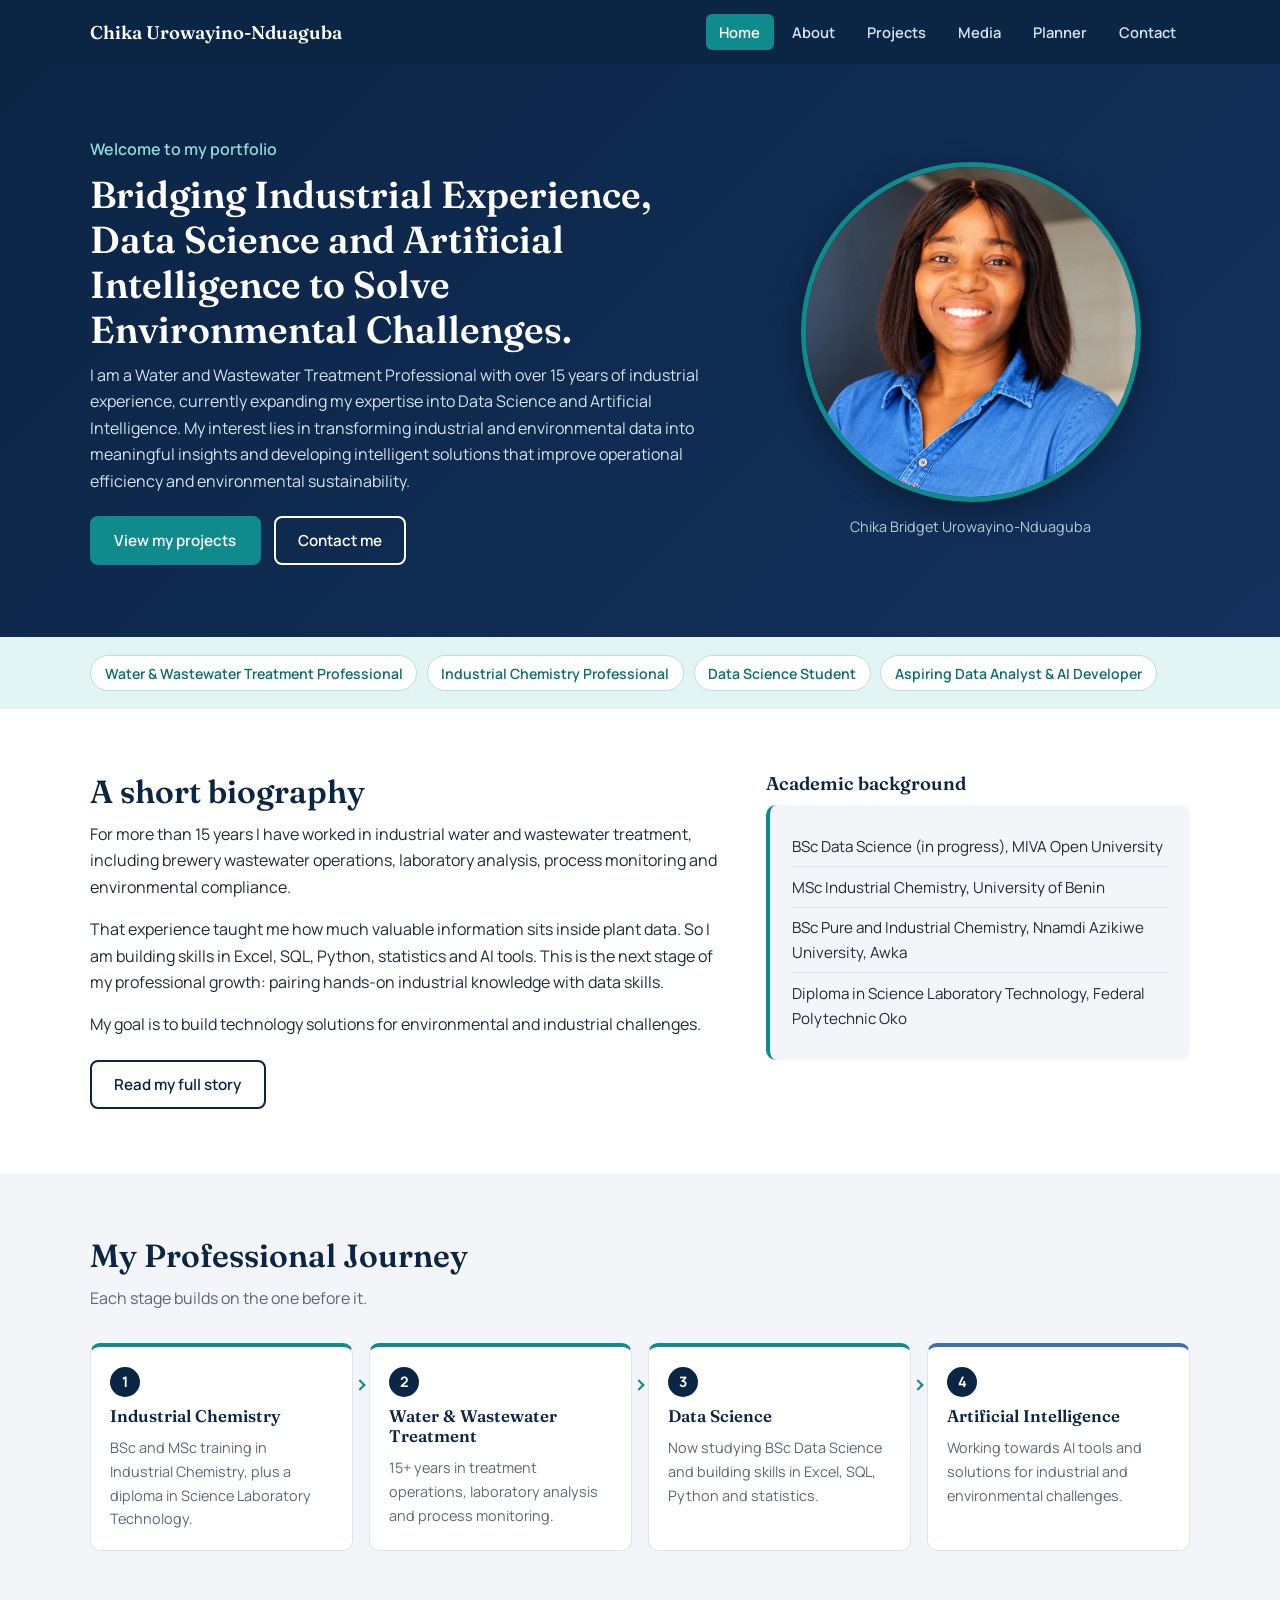
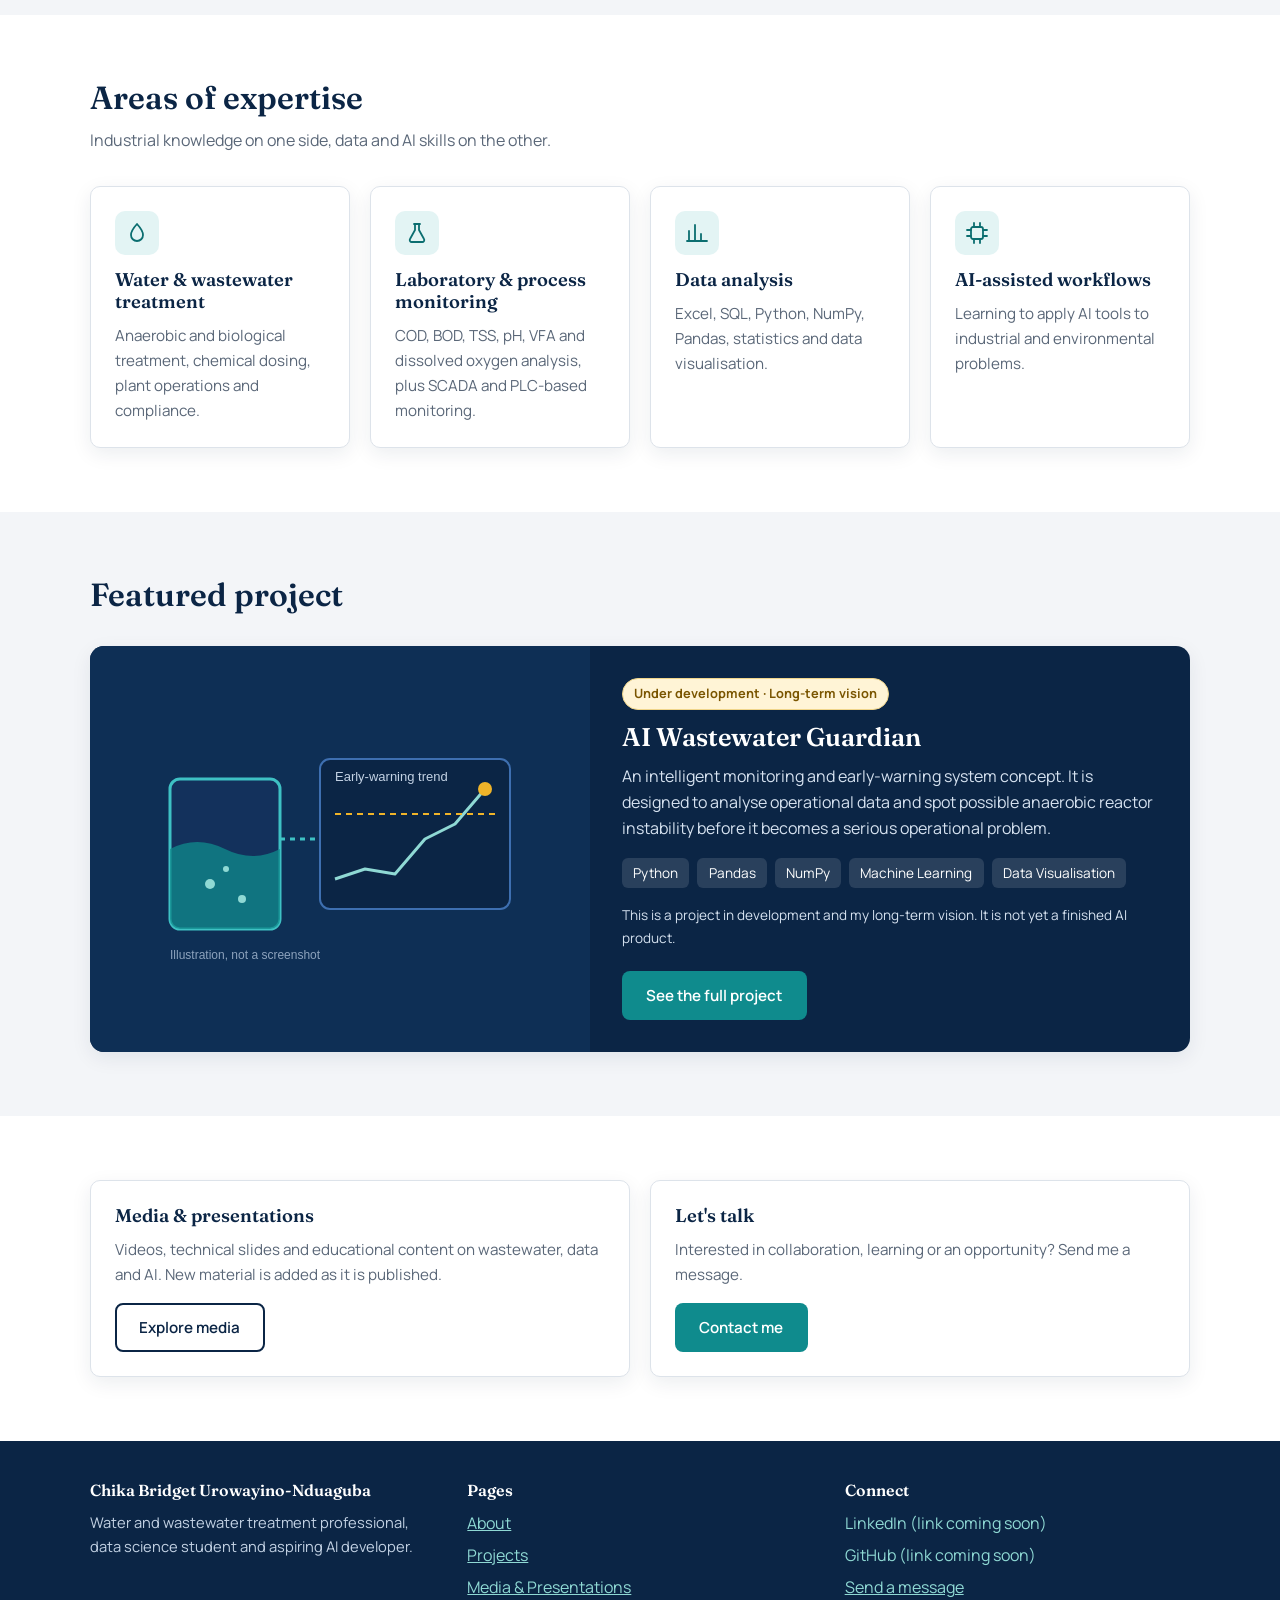
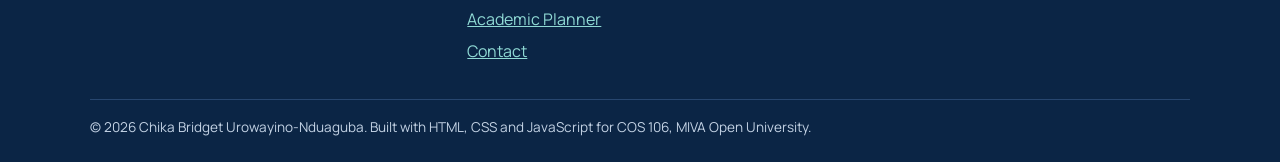
==== index.html @ 1fda0b6a "Initial commit: Personal portfolio website" ====
<!DOCTYPE html>
<html lang="en">
<head>
  <meta charset="UTF-8">
  <meta name="viewport" content="width=device-width, initial-scale=1">
  <title>Chika Bridget Urowayino-Nduaguba | Water Treatment, Data Science & AI</title>
  <meta name="description" content="Portfolio of Chika Bridget Urowayino-Nduaguba: water and wastewater treatment professional expanding into Data Science and AI.">
  <link rel="preconnect" href="https://fonts.googleapis.com">
  <link rel="preconnect" href="https://fonts.gstatic.com" crossorigin>
  <link href="https://fonts.googleapis.com/css2?family=Fraunces:wght@600&family=Manrope:wght@400;600;700&display=swap" rel="stylesheet">
  <link rel="stylesheet" href="css/style.css">
</head>
<body>
  <a class="skip-link" href="#main">Skip to content</a>

  <!-- HEADER + NAVIGATION (same on all six pages) -->
  <header class="site-header">
    <nav class="container nav-bar" aria-label="Main navigation">
      <a class="brand" href="index.html">Chika Urowayino-Nduaguba</a>
      <button class="nav-toggle" aria-expanded="false" aria-label="Toggle menu">&#9776;</button>
      <ul class="nav-menu">
        <li><a href="index.html" aria-current="page">Home</a></li>
        <li><a href="about.html">About</a></li>
        <li><a href="projects.html">Projects</a></li>
        <li><a href="media.html">Media</a></li>
        <li><a href="planner.html">Planner</a></li>
        <li><a href="contact.html">Contact</a></li>
      </ul>
    </nav>
  </header>

  <main id="main">

    <!-- HERO -->
    <section class="hero">
      <div class="container hero-inner">
        <div class="hero-text">
          <p class="welcome">Welcome to my portfolio</p>
          <h1>Bridging Industrial Experience, Data Science and Artificial Intelligence to Solve Environmental Challenges.</h1>
          <p class="intro">I am a Water and Wastewater Treatment Professional with over 15 years of industrial experience, currently expanding my expertise into Data Science and Artificial Intelligence. My interest lies in transforming industrial and environmental data into meaningful insights and developing intelligent solutions that improve operational efficiency and environmental sustainability.</p>
          <div class="btn-row">
            <a class="btn btn-primary" href="projects.html">View my projects</a>
            <a class="btn btn-outline" href="contact.html">Contact me</a>
          </div>
        </div>
        <figure class="hero-photo">
          <picture>
            <source srcset="images/profile.webp" type="image/webp">
            <img src="images/profile.jpg"
                 srcset="images/profile-480.jpg 480w, images/profile.jpg 800w"
                 sizes="(max-width: 860px) 78vw, 340px"
                 width="800" height="800"
                 alt="Portrait of Chika Bridget Urowayino-Nduaguba smiling, wearing a blue denim shirt">
          </picture>
          <figcaption>Chika Bridget Urowayino-Nduaguba</figcaption>
        </figure>
      </div>
    </section>

    <!-- PROFESSIONAL IDENTITY -->
    <section class="identity" aria-label="Professional identity">
      <div class="container">
        <ul class="pills">
          <li>Water &amp; Wastewater Treatment Professional</li>
          <li>Industrial Chemistry Professional</li>
          <li>Data Science Student</li>
          <li>Aspiring Data Analyst &amp; AI Developer</li>
        </ul>
      </div>
    </section>

    <!-- BIOGRAPHY + ACADEMIC BACKGROUND -->
    <section class="section">
      <div class="container split">
        <div>
          <h2>A short biography</h2>
          <p>For more than 15 years I have worked in industrial water and wastewater treatment, including brewery wastewater operations, laboratory analysis, process monitoring and environmental compliance.</p>
          <p>That experience taught me how much valuable information sits inside plant data. So I am building skills in Excel, SQL, Python, statistics and AI tools. This is the next stage of my professional growth: pairing hands-on industrial knowledge with data skills.</p>
          <p>My goal is to build technology solutions for environmental and industrial challenges.</p>
          <div class="btn-row">
            <a class="btn btn-outline" href="about.html">Read my full story</a>
          </div>
        </div>
        <aside>
          <h3>Academic background</h3>
          <ul class="facts">
            <li>BSc Data Science (in progress), MIVA Open University</li>
            <li>MSc Industrial Chemistry, University of Benin</li>
            <li>BSc Pure and Industrial Chemistry, Nnamdi Azikiwe University, Awka</li>
            <li>Diploma in Science Laboratory Technology, Federal Polytechnic Oko</li>
          </ul>
        </aside>
      </div>
    </section>

    <!-- MY PROFESSIONAL JOURNEY -->
    <section class="section section-alt">
      <div class="container">
        <div class="section-head">
          <h2>My Professional Journey</h2>
          <p>Each stage builds on the one before it.</p>
        </div>
        <ol class="journey">
          <li><h3>Industrial Chemistry</h3><p>BSc and MSc training in Industrial Chemistry, plus a diploma in Science Laboratory Technology.</p></li>
          <li><h3>Water &amp; Wastewater Treatment</h3><p>15+ years in treatment operations, laboratory analysis and process monitoring.</p></li>
          <li><h3>Data Science</h3><p>Now studying BSc Data Science and building skills in Excel, SQL, Python and statistics.</p></li>
          <li><h3>Artificial Intelligence</h3><p>Working towards AI tools and solutions for industrial and environmental challenges.</p></li>
        </ol>
      </div>
    </section>

    <!-- AREAS OF EXPERTISE -->
    <section class="section">
      <div class="container">
        <div class="section-head">
          <h2>Areas of expertise</h2>
          <p>Industrial knowledge on one side, data and AI skills on the other.</p>
        </div>
        <div class="grid grid-3">
          <article class="card">
            <div class="icon"><svg viewBox="0 0 24 24" aria-hidden="true"><path d="M12 3s6 6.5 6 11a6 6 0 0 1-12 0c0-4.5 6-11 6-11z"/></svg></div>
            <h3>Water &amp; wastewater treatment</h3>
            <p>Anaerobic and biological treatment, chemical dosing, plant operations and compliance.</p>
          </article>
          <article class="card">
            <div class="icon"><svg viewBox="0 0 24 24" aria-hidden="true"><path d="M9 3h6M10 3v6l-5 9a2 2 0 0 0 2 3h10a2 2 0 0 0 2-3l-5-9V3"/></svg></div>
            <h3>Laboratory &amp; process monitoring</h3>
            <p>COD, BOD, TSS, pH, VFA and dissolved oxygen analysis, plus SCADA and PLC-based monitoring.</p>
          </article>
          <article class="card">
            <div class="icon"><svg viewBox="0 0 24 24" aria-hidden="true"><path d="M4 20V10M10 20V4M16 20v-7M22 20H2"/></svg></div>
            <h3>Data analysis</h3>
            <p>Excel, SQL, Python, NumPy, Pandas, statistics and data visualisation.</p>
          </article>
          <article class="card">
            <div class="icon"><svg viewBox="0 0 24 24" aria-hidden="true"><rect x="6" y="6" width="12" height="12" rx="2"/><path d="M9 2v4M15 2v4M9 18v4M15 18v4M2 9h4M2 15h4M18 9h4M18 15h4"/></svg></div>
            <h3>AI-assisted workflows</h3>
            <p>Learning to apply AI tools to industrial and environmental problems.</p>
          </article>
        </div>
      </div>
    </section>

    <!-- FEATURED PROJECT: AI Wastewater Guardian (permanent feature) -->
    <section class="section section-alt" id="featured-project">
      <div class="container">
        <div class="section-head">
          <h2>Featured project</h2>
        </div>
        <article class="featured">
          <div class="featured-art">
            <!-- Illustration only, not a real screenshot -->
            <svg viewBox="0 0 380 260" role="img" aria-label="Illustration: reactor with a rising warning trend line">
              <rect x="20" y="60" width="110" height="150" rx="10" fill="#13315c" stroke="#3ec1c4" stroke-width="3"/>
              <path d="M20 130 q27 -14 55 0 t55 0 V200 a10 10 0 0 1 -10 10 H30 a10 10 0 0 1 -10 -10z" fill="#0f8b8d" opacity=".75"/>
              <circle cx="60" cy="165" r="5" fill="#8fd9d4"/><circle cx="92" cy="180" r="4" fill="#8fd9d4"/><circle cx="76" cy="150" r="3" fill="#8fd9d4"/>
              <path d="M130 120 H165" stroke="#3ec1c4" stroke-width="3" stroke-dasharray="5 5"/>
              <rect x="170" y="40" width="190" height="150" rx="10" fill="#0b2545" stroke="#3e6fb0" stroke-width="2"/>
              <polyline points="185,160 215,150 245,155 275,120 305,105 335,70" fill="none" stroke="#8fd9d4" stroke-width="3" stroke-linejoin="round"/>
              <line x1="185" y1="95" x2="345" y2="95" stroke="#f0b429" stroke-width="2" stroke-dasharray="6 5"/>
              <circle cx="335" cy="70" r="7" fill="#f0b429"/>
              <text x="185" y="62" fill="#c3d2e4" font-size="13" font-family="sans-serif">Early-warning trend</text>
              <text x="20" y="240" fill="#8da3bd" font-size="12" font-family="sans-serif">Illustration, not a screenshot</text>
            </svg>
          </div>
          <div class="featured-body">
            <span class="badge">Under development · Long-term vision</span>
            <h3 style="margin-top:.8rem; font-size:1.6rem;">AI Wastewater Guardian</h3>
            <p>An intelligent monitoring and early-warning system concept. It is designed to analyse operational data and spot possible anaerobic reactor instability before it becomes a serious operational problem.</p>
            <ul class="tags">
              <li>Python</li><li>Pandas</li><li>NumPy</li><li>Machine Learning</li><li>Data Visualisation</li>
            </ul>
            <p class="note">This is a project in development and my long-term vision. It is not yet a finished AI product.</p>
            <div class="btn-row">
              <a class="btn btn-primary" href="projects.html#ai-wastewater-guardian">See the full project</a>
            </div>
          </div>
        </article>
      </div>
    </section>

    <!-- MEDIA & CONTACT CALLS TO ACTION -->
    <section class="section">
      <div class="container grid grid-2">
        <div class="card">
          <h3>Media &amp; presentations</h3>
          <p style="margin-bottom:1rem;">Videos, technical slides and educational content on wastewater, data and AI. New material is added as it is published.</p>
          <a class="btn btn-outline" href="media.html">Explore media</a>
        </div>
        <div class="card">
          <h3>Let's talk</h3>
          <p style="margin-bottom:1rem;">Interested in collaboration, learning or an opportunity? Send me a message.</p>
          <a class="btn btn-primary" href="contact.html">Contact me</a>
        </div>
      </div>
    </section>
  </main>

  <!-- FOOTER -->
  <footer class="site-footer">
    <div class="container footer-grid">
      <div>
        <h3>Chika Bridget Urowayino-Nduaguba</h3>
        <p style="font-size:.92rem;">Water and wastewater treatment professional, data science student and aspiring AI developer.</p>
      </div>
      <div>
        <h3>Pages</h3>
        <ul>
          <li><a href="about.html">About</a></li>
          <li><a href="projects.html">Projects</a></li>
          <li><a href="media.html">Media &amp; Presentations</a></li>
          <li><a href="planner.html">Academic Planner</a></li>
          <li><a href="contact.html">Contact</a></li>
        </ul>
      </div>
      <div>
        <h3>Connect</h3>
        <ul>
          <li><a data-social="linkedin" href="#">LinkedIn</a></li>
          <li><a data-social="github" href="#">GitHub</a></li>
          <li><a href="contact.html">Send a message</a></li>
        </ul>
      </div>
    </div>
    <div class="container copy">&copy; <span id="year">2026</span> Chika Bridget Urowayino-Nduaguba. Built with HTML, CSS and JavaScript for COS 106, MIVA Open University.</div>
  </footer>

  <script src="js/main.js"></script>
</body>
</html>
---- css/style.css ----
/* ==========================================================
   CHIKA'S PORTFOLIO – SHARED DESIGN SYSTEM (style.css)
   Every page uses this one file, so the look stays consistent.
   Sections:
   1. Colours & fonts (variables)   5. Hero
   2. Reset & base                  6. Cards, grids, badges
   3. Layout helpers                7. Featured project
   4. Header & navigation           8. Footer & responsive rules
   ========================================================== */

/* 1. VARIABLES – change a colour here and it changes everywhere */
:root {
  --navy: #0b2545;
  --navy-soft: #13315c;
  --teal: #0f8b8d;
  --teal-dark: #0b6e70;
  --teal-light: #e3f4f4;
  --blue: #3e6fb0;
  --grey: #f3f5f8;
  --line: #dde3ea;
  --text: #1f2a3a;
  --muted: #5a6778;
  --white: #ffffff;
  --radius: 10px;
  --font-body: "Manrope", "Segoe UI", Arial, sans-serif;
  --font-head: "Fraunces", Georgia, "Times New Roman", serif;
  --shadow: 0 6px 20px rgba(11, 37, 69, 0.08);
}

/* 2. RESET & BASE */
*, *::before, *::after { box-sizing: border-box; }
html { scroll-behavior: smooth; }
body {
  margin: 0;
  font-family: var(--font-body);
  color: var(--text);
  background: var(--white);
  line-height: 1.65;
  font-size: 1rem;
}
img, video, iframe { max-width: 100%; height: auto; display: block; }
h1, h2, h3 { font-family: var(--font-head); color: var(--navy); line-height: 1.2; margin: 0 0 .6rem; }
h1 { font-size: clamp(1.8rem, 4.2vw, 2.7rem); font-weight: 600; }
h2 { font-size: clamp(1.5rem, 3vw, 2rem); font-weight: 600; }
h3 { font-size: 1.15rem; font-weight: 600; }
p { margin: 0 0 1rem; max-width: 68ch; }
a { color: var(--teal-dark); }
:focus-visible { outline: 3px solid var(--blue); outline-offset: 3px; }
.skip-link { position: absolute; left: -999px; top: 0; background: var(--navy); color: #fff; padding: .6rem 1rem; z-index: 200; }
.skip-link:focus { left: 0; }

/* 3. LAYOUT HELPERS */
.container { width: min(1100px, 92%); margin-inline: auto; }
.section { padding: 4rem 0; }
.section-alt { background: var(--grey); }
.section-head { margin-bottom: 2rem; }
.section-head p { color: var(--muted); }
.grid { display: grid; gap: 1.25rem; }
.grid-3 { grid-template-columns: repeat(auto-fit, minmax(250px, 1fr)); }
.grid-2 { grid-template-columns: repeat(auto-fit, minmax(300px, 1fr)); }

/* Buttons */
.btn {
  display: inline-block; padding: .75rem 1.4rem; border-radius: 8px;
  font: 600 .95rem var(--font-body); text-decoration: none; cursor: pointer;
  border: 2px solid transparent; transition: background .2s, color .2s, border-color .2s;
}
.btn-primary { background: var(--teal); color: #fff; }
.btn-primary:hover { background: var(--teal-dark); }
.btn-outline { border-color: var(--navy); color: var(--navy); background: transparent; }
.btn-outline:hover { background: var(--navy); color: #fff; }
.btn-row { display: flex; flex-wrap: wrap; gap: .8rem; margin-top: 1.4rem; }

/* 4. HEADER & NAVIGATION */
.site-header { background: var(--navy); position: sticky; top: 0; z-index: 100; }
.nav-bar { display: flex; align-items: center; justify-content: space-between; min-height: 64px; }
.brand { color: #fff; text-decoration: none; font: 600 1.15rem var(--font-head); }
.nav-menu { display: flex; gap: .3rem; list-style: none; margin: 0; padding: 0; }
.nav-menu a {
  color: #d6e2f0; text-decoration: none; padding: .5rem .85rem; border-radius: 6px;
  font-weight: 600; font-size: .92rem; transition: background .2s, color .2s;
}
.nav-menu a:hover { background: var(--navy-soft); color: #fff; }
.nav-menu a[aria-current="page"] { background: var(--teal); color: #fff; }
.nav-toggle { display: none; background: none; border: 2px solid #8fa6c2; color: #fff; border-radius: 6px; padding: .4rem .7rem; font-size: 1.1rem; cursor: pointer; }

/* 5. HERO */
.hero { background: linear-gradient(135deg, var(--navy) 0%, var(--navy-soft) 100%); color: #fff; padding: 4.5rem 0; }
.hero-inner { display: grid; grid-template-columns: 1.4fr 1fr; gap: 3rem; align-items: center; }
.hero h1 { color: #fff; font-size: clamp(1.6rem, 3.6vw, 2.35rem); }
.hero .welcome { color: #8fd9d4; font-weight: 600; margin-bottom: .6rem; }
.hero .intro { color: #d6e2f0; }
.hero .btn-outline { border-color: #fff; color: #fff; }
.hero .btn-outline:hover { background: #fff; color: var(--navy); }
.hero-photo { justify-self: center; }
.hero-photo img { width: min(340px, 78vw); height: auto; aspect-ratio: 1 / 1; object-fit: cover; border-radius: 50%; border: 5px solid var(--teal); box-shadow: 0 10px 30px rgba(0,0,0,.35); }
.hero-photo figcaption { text-align: center; margin-top: .8rem; color: #b9c9dc; font-size: .9rem; }
/* The one page-load moment: hero text rises in once */
.hero-text { animation: rise .8s ease both; }
@keyframes rise { from { opacity: 0; transform: translateY(18px); } to { opacity: 1; transform: none; } }

/* Identity pills under the hero */
.identity { background: var(--teal-light); padding: 1.1rem 0; }
.pills { display: flex; flex-wrap: wrap; gap: .6rem; list-style: none; margin: 0; padding: 0; }
.pills li { background: #fff; border: 1px solid #b9dede; color: var(--teal-dark); font-weight: 600; font-size: .88rem; padding: .35rem .85rem; border-radius: 999px; }

/* 6. CARDS, GRIDS, BADGES */
.card { background: #fff; border: 1px solid var(--line); border-radius: var(--radius); padding: 1.5rem; box-shadow: var(--shadow); transition: transform .2s, border-color .2s; }
.card:hover { transform: translateY(-3px); border-color: var(--teal); }
.card .icon { width: 44px; height: 44px; border-radius: 10px; background: var(--teal-light); display: grid; place-items: center; margin-bottom: .9rem; }
.card .icon svg { width: 24px; height: 24px; stroke: var(--teal-dark); fill: none; stroke-width: 1.8; stroke-linecap: round; stroke-linejoin: round; }
.card p { color: var(--muted); font-size: .95rem; margin: 0; }
.badge { display: inline-block; font-size: .8rem; font-weight: 700; padding: .25rem .7rem; border-radius: 999px; background: #fff4d6; color: #7a5500; border: 1px solid #f0d58a; }
.badge-teal { background: var(--teal-light); color: var(--teal-dark); border-color: #b9dede; }

/* Two-column text + side panel */
.split { display: grid; grid-template-columns: 1.5fr 1fr; gap: 2.5rem; align-items: start; }
.facts { list-style: none; padding: 1.4rem; margin: 0; background: var(--grey); border-radius: var(--radius); border-left: 4px solid var(--teal); }
.facts li { padding: .45rem 0; border-bottom: 1px solid var(--line); font-size: .95rem; }
.facts li:last-child { border-bottom: 0; }

/* 7. FEATURED PROJECT */
.featured { display: grid; grid-template-columns: 1fr 1.2fr; background: var(--navy); color: #fff; border-radius: 14px; overflow: hidden; box-shadow: var(--shadow); }
.featured-art { background: #0e2f55; display: grid; place-items: center; padding: 1.5rem; }
.featured-art svg { width: 100%; max-width: 380px; height: auto; }
.featured-body { padding: 2rem; }
.featured-body h2, .featured-body h3 { color: #fff; }
.featured-body p { color: #d6e2f0; }
.featured-body .tags { list-style: none; display: flex; flex-wrap: wrap; gap: .5rem; padding: 0; margin: 1rem 0 0; }
.featured-body .tags li { background: rgba(255,255,255,.12); padding: .25rem .7rem; border-radius: 6px; font-size: .85rem; }
.note { font-size: .85rem; color: #a9bdd4; margin-top: 1rem; }

/* 8. FOOTER */
.site-footer { background: var(--navy); color: #c3d2e4; padding: 2.5rem 0 1.5rem; }
.footer-grid { display: grid; grid-template-columns: repeat(auto-fit, minmax(200px, 1fr)); gap: 2rem; }
.site-footer h3 { color: #fff; font-size: 1rem; }
.site-footer ul { list-style: none; margin: 0; padding: 0; }
.site-footer li { margin-bottom: .35rem; }
.site-footer a { color: #8fd9d4; }
.site-footer .copy { border-top: 1px solid #27466f; margin-top: 1.8rem; padding-top: 1rem; font-size: .85rem; }
.pending-link { color: #8da3bd; cursor: default; }

/* RESPONSIVE – tablets and phones */
@media (max-width: 860px) {
  .hero-inner, .split, .featured { grid-template-columns: 1fr; }
  .hero { padding: 3rem 0; }
  .hero-photo { order: -1; }
  .nav-toggle { display: block; }
  .nav-menu { display: none; position: absolute; top: 64px; left: 0; right: 0; background: var(--navy); flex-direction: column; padding: .6rem 4%; border-top: 1px solid #27466f; }
  .nav-menu.open { display: flex; }
  .nav-menu a { display: block; padding: .8rem; }
  .section { padding: 3rem 0; }
}

/* Respect people who turn animations off in their device settings */
@media (prefers-reduced-motion: reduce) {
  *, *::before, *::after { animation: none !important; transition: none !important; scroll-behavior: auto !important; }
}

/* ==========================================================
   STAGE 2 ADDITIONS – shared by About, Projects, Media,
   Planner and Contact pages
   ========================================================== */

/* Page banner (top of inner pages) */
.page-banner { background: linear-gradient(135deg, var(--navy), var(--navy-soft)); color: #fff; padding: 3rem 0; }
.page-banner h1 { color: #fff; margin-bottom: .4rem; }
.page-banner p { color: #c3d2e4; margin: 0; }

/* Professional journey (homepage + about): a real sequence, so steps are numbered */
.journey { list-style: none; margin: 0; padding: 0; display: grid; grid-template-columns: repeat(4, 1fr); gap: 1rem; counter-reset: step; }
.journey li { position: relative; background: #fff; border: 1px solid var(--line); border-top: 4px solid var(--teal); border-radius: var(--radius); padding: 1.2rem; counter-increment: step; }
.journey li::before { content: counter(step); display: grid; place-items: center; width: 30px; height: 30px; border-radius: 50%; background: var(--navy); color: #fff; font-weight: 700; font-size: .9rem; margin-bottom: .6rem; }
.journey li:last-child { border-top-color: var(--blue); }
.journey h3 { font-size: 1.05rem; }
.journey p { font-size: .9rem; color: var(--muted); margin: 0; }
.journey li:not(:last-child)::after { content: ""; position: absolute; right: -.75rem; top: 2.1rem; width: .5rem; height: .5rem; border-top: 2px solid var(--teal); border-right: 2px solid var(--teal); transform: rotate(45deg); }

/* Tables */
.table-wrap { overflow-x: auto; }
table { width: 100%; border-collapse: collapse; background: #fff; font-size: .95rem; }
caption { text-align: left; font-weight: 700; color: var(--navy); padding-bottom: .6rem; }
th, td { text-align: left; padding: .75rem 1rem; border-bottom: 1px solid var(--line); vertical-align: top; }
thead th { background: var(--navy); color: #fff; font-weight: 600; }
tbody tr:nth-child(even) { background: var(--grey); }

/* Lists with ticks */
.ticks { list-style: none; padding: 0; margin: 0; }
.ticks li { padding-left: 1.5rem; position: relative; margin-bottom: .4rem; }
.ticks li::before { content: ""; position: absolute; left: 0; top: .55em; width: .8rem; height: .45rem; border-left: 2px solid var(--teal); border-bottom: 2px solid var(--teal); transform: rotate(-45deg) scale(.8); }
.about-photo img { width: 100%; max-width: 300px; height: auto; aspect-ratio: 1 / 1; object-fit: cover; border-radius: var(--radius); border: 4px solid var(--teal); }

/* Projects */
.project { display: grid; grid-template-columns: 1fr 1.3fr; gap: 1.5rem; background: #fff; border: 1px solid var(--line); border-radius: 14px; overflow: hidden; box-shadow: var(--shadow); margin-bottom: 1.5rem; }
.project-art { background: #0e2f55; padding: 1.2rem; display: grid; place-items: center; }
.project-art svg { width: 100%; max-width: 320px; height: auto; }
.project-body { padding: 1.5rem; }
.project.flagship { border: 2px solid var(--teal); grid-template-columns: 1fr; }
.project.flagship .project-body { padding: 2rem; }
.meta-grid { display: grid; grid-template-columns: repeat(auto-fit, minmax(240px, 1fr)); gap: 1rem; margin: 1.2rem 0; }
.meta-grid > div { background: var(--grey); border-radius: var(--radius); padding: 1rem 1.2rem; }
.meta-grid h4 { margin: 0 0 .4rem; color: var(--navy); }
.meta-grid p, .meta-grid ul { margin: 0; font-size: .93rem; }
.tag-list { list-style: none; display: flex; flex-wrap: wrap; gap: .5rem; padding: 0; margin: .6rem 0 1rem; }
.tag-list li { background: var(--teal-light); color: var(--teal-dark); font-weight: 600; font-size: .82rem; padding: .25rem .7rem; border-radius: 6px; }
.roadmap { list-style: none; padding: 0; margin: 0; border-left: 3px solid var(--teal); }
.roadmap li { padding: .5rem 0 .5rem 1.2rem; position: relative; }
.roadmap li::before { content: ""; position: absolute; left: -9px; top: .9rem; width: 15px; height: 15px; border-radius: 50%; background: #fff; border: 3px solid var(--teal); }
.roadmap li.done::before { background: var(--teal); }
.placeholder-box { border: 2px dashed #9fb3c8; border-radius: var(--radius); padding: 1rem; color: var(--muted); font-size: .9rem; background: #fafcfe; }
.label-illus { font-size: .78rem; color: #8da3bd; margin: .5rem 0 0; text-align: center; }
details.more { margin-top: 1rem; }
details.more summary { cursor: pointer; display: inline-block; list-style: none; }
details.more summary::-webkit-details-marker { display: none; }
details.more[open] summary { background: var(--navy); color: #fff; }
details.more .details-body { margin-top: 1rem; padding: 1rem; background: var(--grey); border-radius: var(--radius); }

/* Media page */
.media-card { background: #fff; border: 1px solid var(--line); border-radius: var(--radius); overflow: hidden; box-shadow: var(--shadow); display: flex; flex-direction: column; }
.media-card .body { padding: 1rem 1.2rem 1.3rem; display: flex; flex-direction: column; gap: .5rem; flex: 1; }
.media-card h3 { margin: 0; font-size: 1.02rem; }
.media-card p { color: var(--muted); font-size: .9rem; margin: 0; }
.media-card .btn { align-self: flex-start; margin-top: auto; padding: .5rem 1rem; font-size: .88rem; }
.video-frame { position: relative; aspect-ratio: 16 / 9; background: #0b2545; }
.video-frame iframe, .video-frame video, .video-frame img { position: absolute; inset: 0; width: 100%; height: 100%; object-fit: cover; border: 0; }
.thumb-btn { position: absolute; inset: 0; border: 0; padding: 0; cursor: pointer; background: #0b2545; }
.thumb-btn img { width: 100%; height: 100%; object-fit: cover; }
.thumb-btn .play { position: absolute; inset: 0; margin: auto; width: 60px; height: 60px; border-radius: 50%; background: rgba(15,139,141,.92); display: grid; place-items: center; transition: transform .2s; }
.thumb-btn:hover .play { transform: scale(1.1); }
.thumb-btn .play::after { content: ""; border-left: 18px solid #fff; border-top: 11px solid transparent; border-bottom: 11px solid transparent; margin-left: 5px; }
.placeholder-frame { display: grid; place-items: center; text-align: center; padding: 1rem; color: #c3d2e4; font-size: .9rem; background: repeating-linear-gradient(45deg, #0e2f55, #0e2f55 12px, #0b2545 12px, #0b2545 24px); }
.intro-video { max-width: 760px; margin: 0 auto; }
.code-box { background: #0b2545; color: #d6e2f0; padding: 1rem 1.2rem; border-radius: var(--radius); overflow-x: auto; font: .85rem/1.6 Consolas, "Courier New", monospace; }

/* Planner */
.stats { display: grid; grid-template-columns: repeat(3, 1fr); gap: 1rem; margin-bottom: 1.5rem; }
.stat { background: #fff; border: 1px solid var(--line); border-radius: var(--radius); padding: 1rem; text-align: center; }
.stat strong { display: block; font: 600 2rem var(--font-head); color: var(--navy); }
.stat span { color: var(--muted); font-size: .9rem; }
.planner-layout { display: grid; grid-template-columns: 360px 1fr; gap: 1.5rem; align-items: start; }
.panel { background: #fff; border: 1px solid var(--line); border-radius: var(--radius); padding: 1.4rem; box-shadow: var(--shadow); }
.field { margin-bottom: 1rem; }
.field label { display: block; font-weight: 600; margin-bottom: .3rem; font-size: .93rem; }
.field input, .field select, .field textarea { width: 100%; padding: .65rem .8rem; border: 1.5px solid #b8c4d2; border-radius: 8px; font: inherit; background: #fff; color: var(--text); }
.field input:focus, .field select:focus, .field textarea:focus { outline: 3px solid #bcd3ef; border-color: var(--blue); }
.field.invalid input, .field.invalid textarea { border-color: #b3261e; }
.error-msg { color: #b3261e; font-size: .85rem; margin: .3rem 0 0; min-height: 1.1em; }
.filters { display: flex; flex-wrap: wrap; gap: .5rem; margin-bottom: 1rem; }
.filter-btn { padding: .45rem 1rem; border-radius: 999px; border: 1.5px solid var(--navy); background: #fff; color: var(--navy); font: 600 .88rem var(--font-body); cursor: pointer; }
.filter-btn.active { background: var(--navy); color: #fff; }
.task-list { list-style: none; margin: 0; padding: 0; display: grid; gap: .8rem; }
.task { display: grid; grid-template-columns: auto 1fr auto; gap: .8rem; align-items: start; background: #fff; border: 1px solid var(--line); border-left: 5px solid var(--blue); border-radius: var(--radius); padding: .9rem 1rem; animation: rise .3s ease both; }
.task.high { border-left-color: #b3261e; } .task.medium { border-left-color: #d98e04; } .task.low { border-left-color: var(--teal); }
.task.done { opacity: .65; } .task.done h3 { text-decoration: line-through; }
.task h3 { margin: 0 0 .2rem; font-size: 1.02rem; font-family: var(--font-body); font-weight: 700; }
.task p { margin: 0 0 .3rem; font-size: .9rem; color: var(--muted); }
.task small { color: var(--muted); }
.task input[type=checkbox] { width: 20px; height: 20px; margin-top: .25rem; accent-color: var(--teal); }
.btn-delete { background: #fff; border: 1.5px solid #b3261e; color: #b3261e; border-radius: 8px; padding: .35rem .8rem; font: 600 .85rem var(--font-body); cursor: pointer; }
.btn-delete:hover { background: #b3261e; color: #fff; }
.empty { text-align: center; color: var(--muted); padding: 2rem 1rem; border: 2px dashed var(--line); border-radius: var(--radius); }
.overdue { color: #b3261e; font-weight: 700; }

/* Contact */
.contact-layout { display: grid; grid-template-columns: 1.3fr 1fr; gap: 2rem; align-items: start; }
.form-status { padding: .9rem 1rem; border-radius: 8px; margin-bottom: 1rem; font-weight: 600; }
.form-status.ok { background: #e4f5ea; color: #145a2e; border: 1px solid #a7d9b8; }
.form-status.bad { background: #fdeceb; color: #8c1d18; border: 1px solid #f1b8b4; }
.form-status.info { background: var(--teal-light); color: var(--teal-dark); border: 1px solid #b9dede; }
.hp { position: absolute; left: -9999px; }

@media (max-width: 860px) {
  .journey { grid-template-columns: 1fr; }
  .journey li:not(:last-child)::after { display: none; }
  .project, .planner-layout, .contact-layout { grid-template-columns: 1fr; }
  .stats { gap: .5rem; } .stat strong { font-size: 1.5rem; }
  .task { grid-template-columns: auto 1fr; } .task .btn-delete { grid-column: 2; justify-self: start; }
}
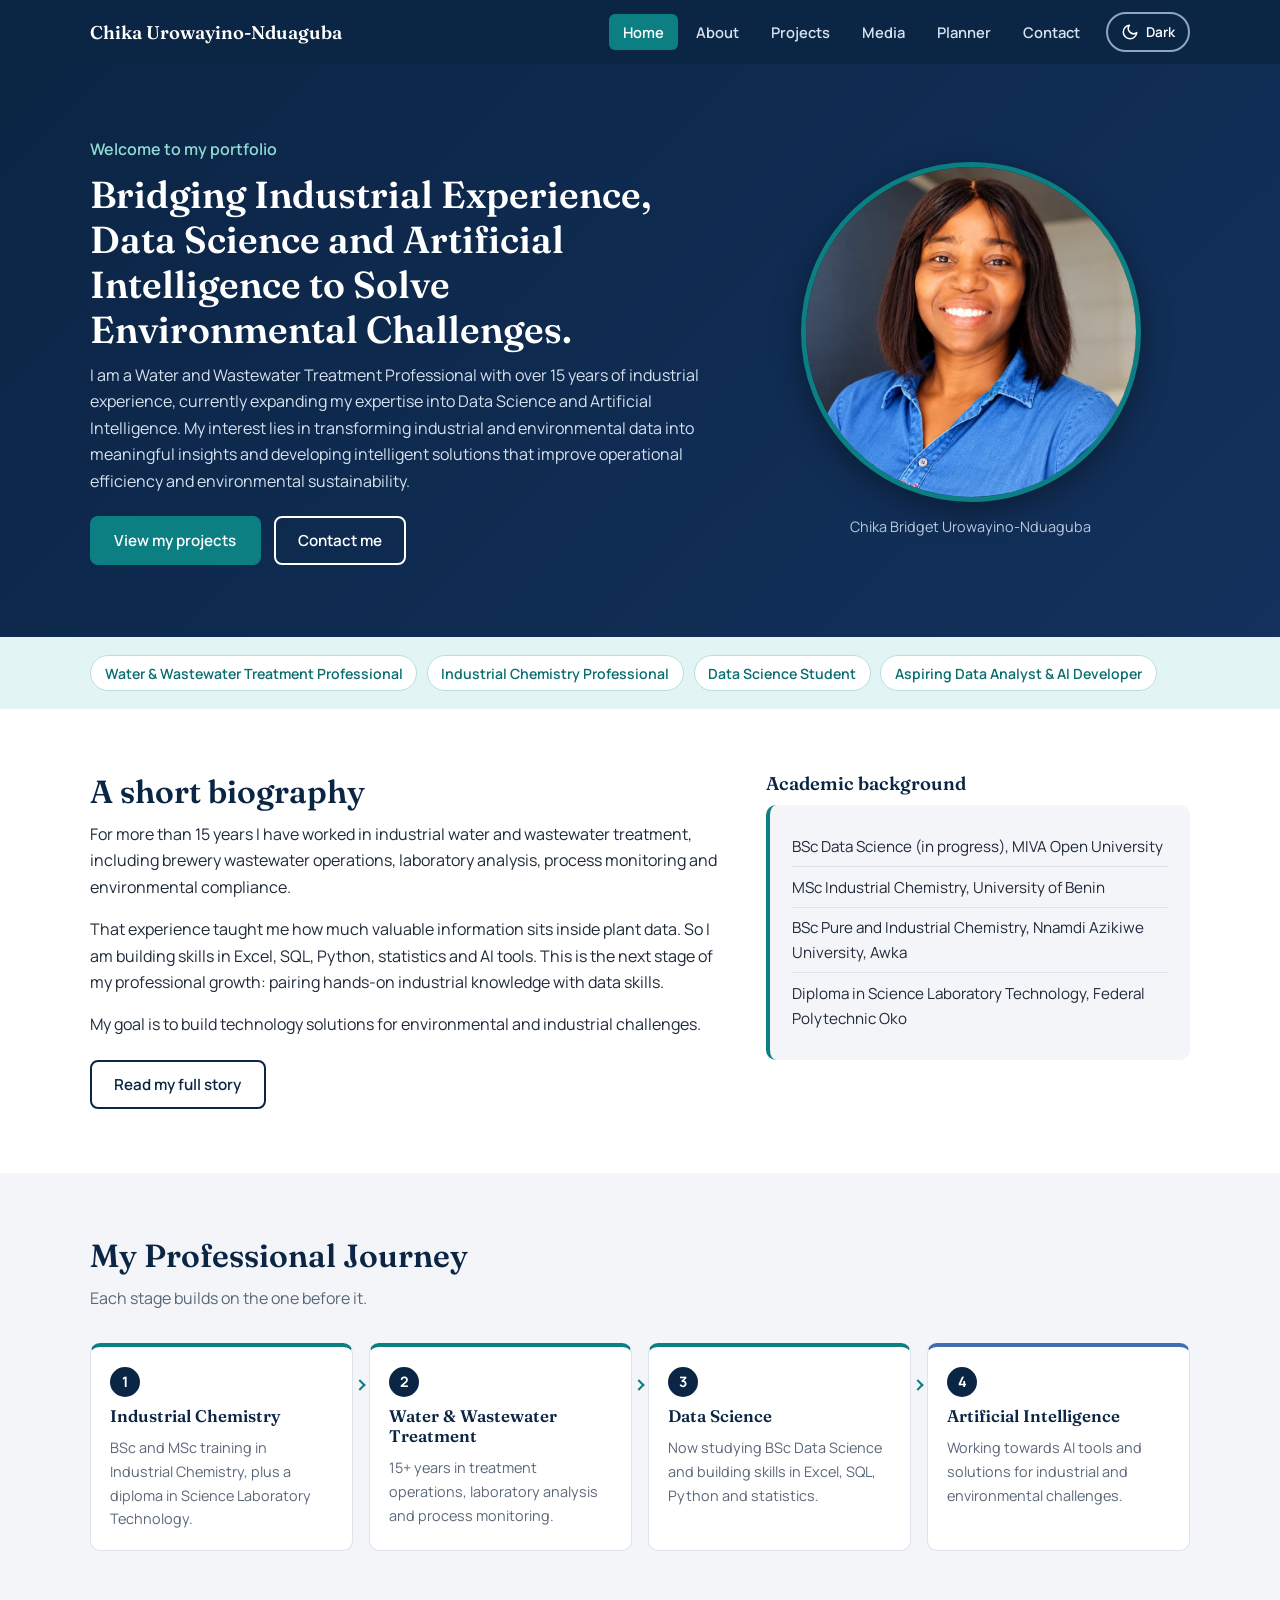
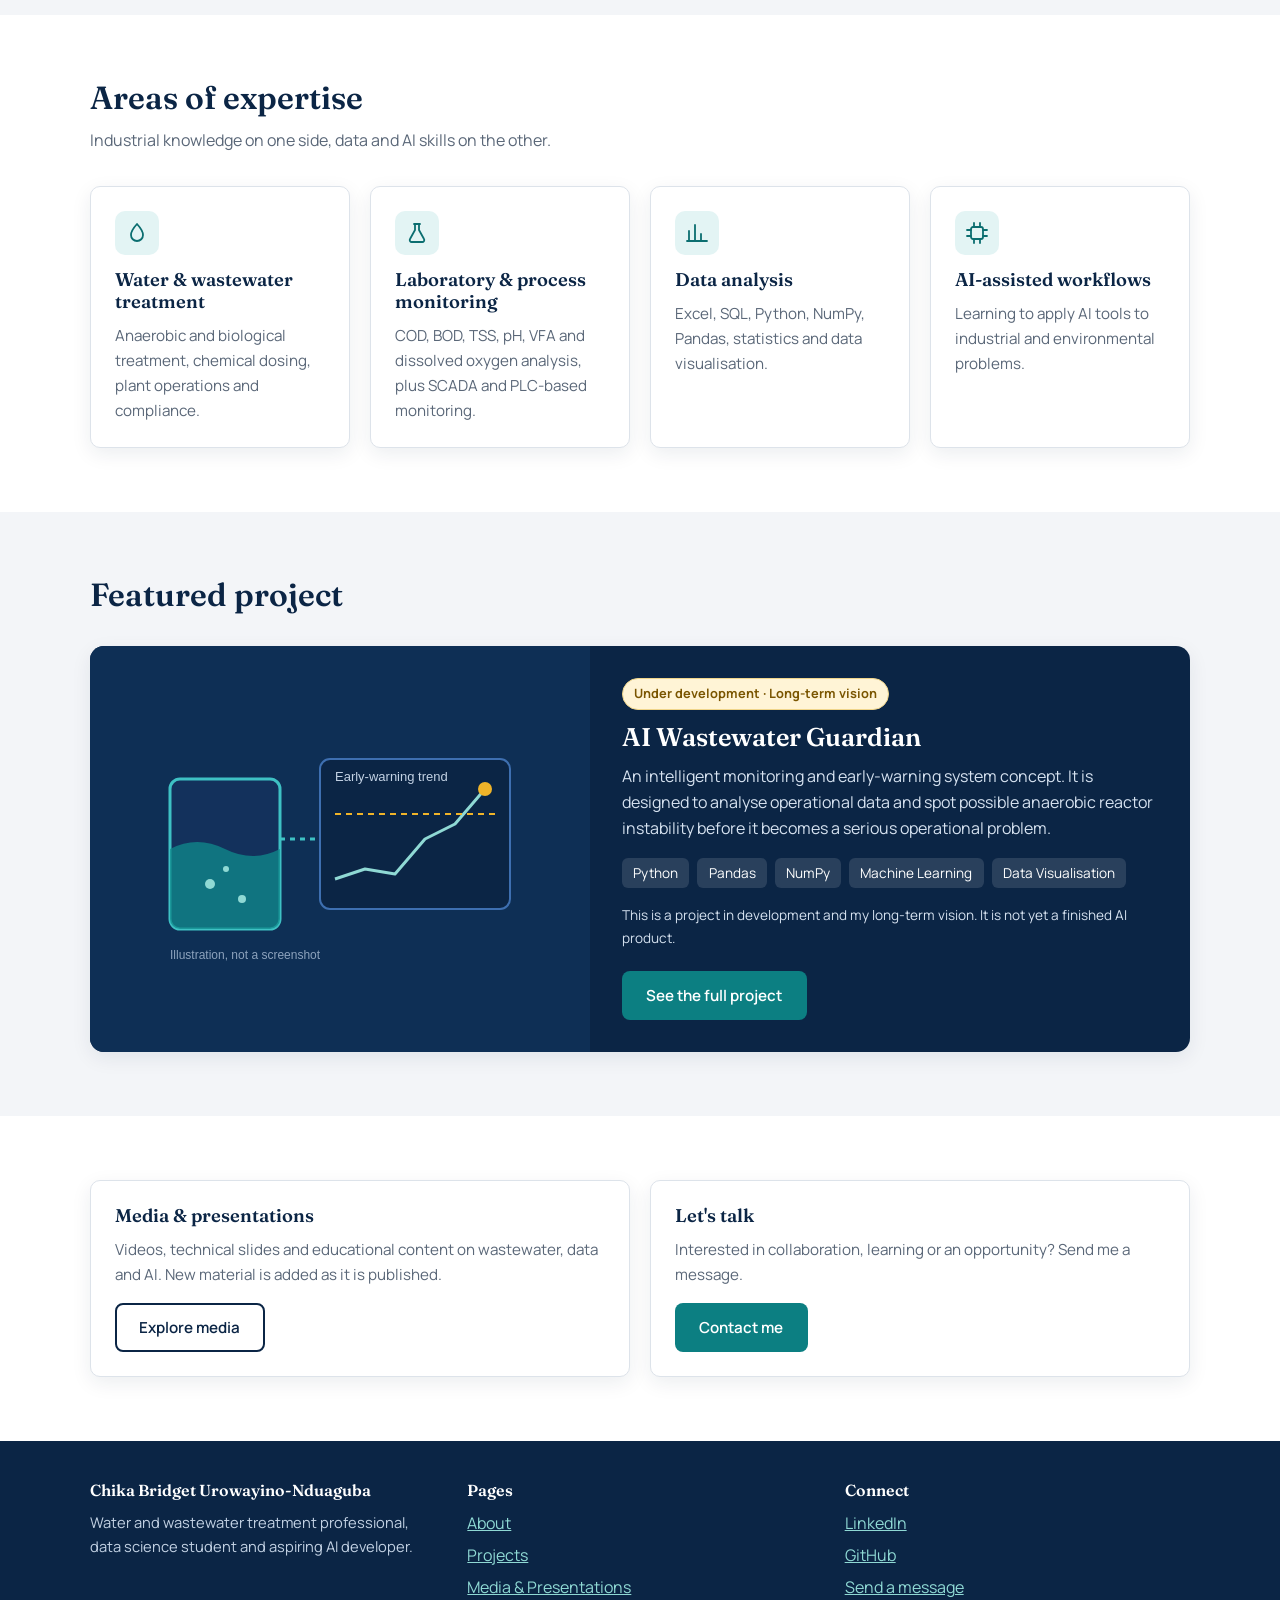
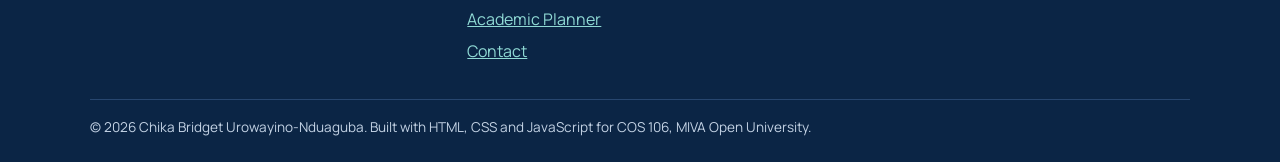
==== commit 356f85d9: "Update portfolio theme toggle and social links" ====
--- a/index.html
+++ b/index.html
@@ -3,6 +3,14 @@
 <head>
   <meta charset="UTF-8">
   <meta name="viewport" content="width=device-width, initial-scale=1">
+  <!-- Apply the saved theme BEFORE the page paints, so there is no light/dark flash -->
+  <script>
+    (function () {
+      var theme = "light";
+      try { if (localStorage.getItem("chika-theme") === "dark") theme = "dark"; } catch (e) {}
+      document.documentElement.setAttribute("data-theme", theme);
+    })();
+  </script>
   <title>Chika Bridget Urowayino-Nduaguba | Water Treatment, Data Science & AI</title>
   <meta name="description" content="Portfolio of Chika Bridget Urowayino-Nduaguba: water and wastewater treatment professional expanding into Data Science and AI.">
   <link rel="preconnect" href="https://fonts.googleapis.com">
@@ -17,7 +25,6 @@
   <header class="site-header">
     <nav class="container nav-bar" aria-label="Main navigation">
       <a class="brand" href="index.html">Chika Urowayino-Nduaguba</a>
-      <button class="nav-toggle" aria-expanded="false" aria-label="Toggle menu">&#9776;</button>
       <ul class="nav-menu">
         <li><a href="index.html" aria-current="page">Home</a></li>
         <li><a href="about.html">About</a></li>
@@ -26,6 +33,14 @@
         <li><a href="planner.html">Planner</a></li>
         <li><a href="contact.html">Contact</a></li>
       </ul>
+      <div class="nav-actions">
+        <button class="theme-toggle" type="button" aria-label="Switch to dark mode">
+          <svg class="icon-moon" viewBox="0 0 24 24" aria-hidden="true"><path d="M21 12.8A9 9 0 1 1 11.2 3a7 7 0 0 0 9.8 9.8z"/></svg>
+          <svg class="icon-sun" viewBox="0 0 24 24" aria-hidden="true"><circle cx="12" cy="12" r="4"/><path d="M12 2v2M12 20v2M4.9 4.9l1.4 1.4M17.7 17.7l1.4 1.4M2 12h2M20 12h2M4.9 19.1l1.4-1.4M17.7 6.3l1.4-1.4"/></svg>
+          <span class="theme-label" aria-hidden="true">Dark</span>
+        </button>
+        <button class="nav-toggle" aria-expanded="false" aria-label="Toggle menu">&#9776;</button>
+      </div>
     </nav>
   </header>
 
--- a/css/style.css
+++ b/css/style.css
@@ -12,7 +12,7 @@
 :root {
   --navy: #0b2545;
   --navy-soft: #13315c;
-  --teal: #0f8b8d;
+  --teal: #0c7f82;
   --teal-dark: #0b6e70;
   --teal-light: #e3f4f4;
   --blue: #3e6fb0;
@@ -25,6 +25,43 @@
   --font-body: "Manrope", "Segoe UI", Arial, sans-serif;
   --font-head: "Fraunces", Georgia, "Times New Roman", serif;
   --shadow: 0 6px 20px rgba(11, 37, 69, 0.08);
+
+  /* THEME VARIABLES – light mode (default). Dark values are further below. */
+  --bg: #ffffff;           /* page background */
+  --bg-alt: #f3f5f8;       /* alternate section background */
+  --surface: #ffffff;      /* cards, panels, tables, inputs */
+  --surface-2: #f3f5f8;    /* small highlighted blocks */
+  --heading: #0b2545;      /* headings and outline buttons */
+  --accent-text: #0b6e70;  /* teal text and links */
+  --input-border: #b8c4d2;
+  --teal-border: #b9dede;
+  --danger: #b3261e;
+  --badge-bg: #fff4d6; --badge-text: #7a5500; --badge-border: #f0d58a;
+  --ok-bg: #e4f5ea; --ok-text: #145a2e; --ok-border: #a7d9b8;
+  --bad-bg: #fdeceb; --bad-text: #8c1d18; --bad-border: #f1b8b4;
+}
+
+/* DARK MODE – only the variables change, so layout stays identical.
+   The header, hero, footer and featured card are already navy, so they stay as they are. */
+:root[data-theme="dark"] {
+  color-scheme: dark;
+  --bg: #0c1a2d;
+  --bg-alt: #0f2238;
+  --surface: #14293f;
+  --surface-2: #1a3350;
+  --heading: #f1f5fa;
+  --text: #e3eaf3;
+  --muted: #aebdce;
+  --line: #2b4562;
+  --teal-light: #12373c;
+  --accent-text: #6fd6d0;
+  --input-border: #4a6482;
+  --teal-border: #1f5a5f;
+  --danger: #ff8f86;
+  --badge-bg: #3a2e0b; --badge-text: #f5d27a; --badge-border: #6b5516;
+  --ok-bg: #12301f; --ok-text: #8fe0ab; --ok-border: #24593a;
+  --bad-bg: #3a1614; --bad-text: #ffb4ae; --bad-border: #6b2a26;
+  --shadow: 0 6px 20px rgba(0, 0, 0, 0.35);
 }
 
 /* 2. RESET & BASE */
@@ -34,17 +71,17 @@
   margin: 0;
   font-family: var(--font-body);
   color: var(--text);
-  background: var(--white);
+  background: var(--bg);
   line-height: 1.65;
   font-size: 1rem;
 }
 img, video, iframe { max-width: 100%; height: auto; display: block; }
-h1, h2, h3 { font-family: var(--font-head); color: var(--navy); line-height: 1.2; margin: 0 0 .6rem; }
+h1, h2, h3 { font-family: var(--font-head); color: var(--heading); line-height: 1.2; margin: 0 0 .6rem; }
 h1 { font-size: clamp(1.8rem, 4.2vw, 2.7rem); font-weight: 600; }
 h2 { font-size: clamp(1.5rem, 3vw, 2rem); font-weight: 600; }
 h3 { font-size: 1.15rem; font-weight: 600; }
 p { margin: 0 0 1rem; max-width: 68ch; }
-a { color: var(--teal-dark); }
+a { color: var(--accent-text); }
 :focus-visible { outline: 3px solid var(--blue); outline-offset: 3px; }
 .skip-link { position: absolute; left: -999px; top: 0; background: var(--navy); color: #fff; padding: .6rem 1rem; z-index: 200; }
 .skip-link:focus { left: 0; }
@@ -52,7 +89,7 @@
 /* 3. LAYOUT HELPERS */
 .container { width: min(1100px, 92%); margin-inline: auto; }
 .section { padding: 4rem 0; }
-.section-alt { background: var(--grey); }
+.section-alt { background: var(--bg-alt); }
 .section-head { margin-bottom: 2rem; }
 .section-head p { color: var(--muted); }
 .grid { display: grid; gap: 1.25rem; }
@@ -67,8 +104,8 @@
 }
 .btn-primary { background: var(--teal); color: #fff; }
 .btn-primary:hover { background: var(--teal-dark); }
-.btn-outline { border-color: var(--navy); color: var(--navy); background: transparent; }
-.btn-outline:hover { background: var(--navy); color: #fff; }
+.btn-outline { border-color: var(--heading); color: var(--heading); background: transparent; }
+.btn-outline:hover { background: var(--heading); color: var(--bg); }
 .btn-row { display: flex; flex-wrap: wrap; gap: .8rem; margin-top: 1.4rem; }
 
 /* 4. HEADER & NAVIGATION */
@@ -102,20 +139,20 @@
 /* Identity pills under the hero */
 .identity { background: var(--teal-light); padding: 1.1rem 0; }
 .pills { display: flex; flex-wrap: wrap; gap: .6rem; list-style: none; margin: 0; padding: 0; }
-.pills li { background: #fff; border: 1px solid #b9dede; color: var(--teal-dark); font-weight: 600; font-size: .88rem; padding: .35rem .85rem; border-radius: 999px; }
+.pills li { background: var(--surface); border: 1px solid var(--teal-border); color: var(--accent-text); font-weight: 600; font-size: .88rem; padding: .35rem .85rem; border-radius: 999px; }
 
 /* 6. CARDS, GRIDS, BADGES */
-.card { background: #fff; border: 1px solid var(--line); border-radius: var(--radius); padding: 1.5rem; box-shadow: var(--shadow); transition: transform .2s, border-color .2s; }
+.card { background: var(--surface); border: 1px solid var(--line); border-radius: var(--radius); padding: 1.5rem; box-shadow: var(--shadow); transition: transform .2s, border-color .2s; }
 .card:hover { transform: translateY(-3px); border-color: var(--teal); }
 .card .icon { width: 44px; height: 44px; border-radius: 10px; background: var(--teal-light); display: grid; place-items: center; margin-bottom: .9rem; }
-.card .icon svg { width: 24px; height: 24px; stroke: var(--teal-dark); fill: none; stroke-width: 1.8; stroke-linecap: round; stroke-linejoin: round; }
+.card .icon svg { width: 24px; height: 24px; stroke: var(--accent-text); fill: none; stroke-width: 1.8; stroke-linecap: round; stroke-linejoin: round; }
 .card p { color: var(--muted); font-size: .95rem; margin: 0; }
-.badge { display: inline-block; font-size: .8rem; font-weight: 700; padding: .25rem .7rem; border-radius: 999px; background: #fff4d6; color: #7a5500; border: 1px solid #f0d58a; }
-.badge-teal { background: var(--teal-light); color: var(--teal-dark); border-color: #b9dede; }
+.badge { display: inline-block; font-size: .8rem; font-weight: 700; padding: .25rem .7rem; border-radius: 999px; background: var(--badge-bg); color: var(--badge-text); border: 1px solid var(--badge-border); }
+.badge-teal { background: var(--teal-light); color: var(--accent-text); border-color: var(--teal-border); }
 
 /* Two-column text + side panel */
 .split { display: grid; grid-template-columns: 1.5fr 1fr; gap: 2.5rem; align-items: start; }
-.facts { list-style: none; padding: 1.4rem; margin: 0; background: var(--grey); border-radius: var(--radius); border-left: 4px solid var(--teal); }
+.facts { list-style: none; padding: 1.4rem; margin: 0; background: var(--surface-2); border-radius: var(--radius); border-left: 4px solid var(--teal); }
 .facts li { padding: .45rem 0; border-bottom: 1px solid var(--line); font-size: .95rem; }
 .facts li:last-child { border-bottom: 0; }
 
@@ -169,8 +206,8 @@
 
 /* Professional journey (homepage + about): a real sequence, so steps are numbered */
 .journey { list-style: none; margin: 0; padding: 0; display: grid; grid-template-columns: repeat(4, 1fr); gap: 1rem; counter-reset: step; }
-.journey li { position: relative; background: #fff; border: 1px solid var(--line); border-top: 4px solid var(--teal); border-radius: var(--radius); padding: 1.2rem; counter-increment: step; }
-.journey li::before { content: counter(step); display: grid; place-items: center; width: 30px; height: 30px; border-radius: 50%; background: var(--navy); color: #fff; font-weight: 700; font-size: .9rem; margin-bottom: .6rem; }
+.journey li { position: relative; background: var(--surface); border: 1px solid var(--line); border-top: 4px solid var(--teal); border-radius: var(--radius); padding: 1.2rem; counter-increment: step; }
+.journey li::before { content: counter(step); display: grid; place-items: center; width: 30px; height: 30px; border-radius: 50%; background: var(--heading); color: var(--bg); font-weight: 700; font-size: .9rem; margin-bottom: .6rem; }
 .journey li:last-child { border-top-color: var(--blue); }
 .journey h3 { font-size: 1.05rem; }
 .journey p { font-size: .9rem; color: var(--muted); margin: 0; }
@@ -178,11 +215,11 @@
 
 /* Tables */
 .table-wrap { overflow-x: auto; }
-table { width: 100%; border-collapse: collapse; background: #fff; font-size: .95rem; }
-caption { text-align: left; font-weight: 700; color: var(--navy); padding-bottom: .6rem; }
+table { width: 100%; border-collapse: collapse; background: var(--surface); font-size: .95rem; }
+caption { text-align: left; font-weight: 700; color: var(--heading); padding-bottom: .6rem; }
 th, td { text-align: left; padding: .75rem 1rem; border-bottom: 1px solid var(--line); vertical-align: top; }
 thead th { background: var(--navy); color: #fff; font-weight: 600; }
-tbody tr:nth-child(even) { background: var(--grey); }
+tbody tr:nth-child(even) { background: var(--surface-2); }
 
 /* Lists with ticks */
 .ticks { list-style: none; padding: 0; margin: 0; }
@@ -191,32 +228,32 @@
 .about-photo img { width: 100%; max-width: 300px; height: auto; aspect-ratio: 1 / 1; object-fit: cover; border-radius: var(--radius); border: 4px solid var(--teal); }
 
 /* Projects */
-.project { display: grid; grid-template-columns: 1fr 1.3fr; gap: 1.5rem; background: #fff; border: 1px solid var(--line); border-radius: 14px; overflow: hidden; box-shadow: var(--shadow); margin-bottom: 1.5rem; }
+.project { display: grid; grid-template-columns: 1fr 1.3fr; gap: 1.5rem; background: var(--surface); border: 1px solid var(--line); border-radius: 14px; overflow: hidden; box-shadow: var(--shadow); margin-bottom: 1.5rem; }
 .project-art { background: #0e2f55; padding: 1.2rem; display: grid; place-items: center; }
 .project-art svg { width: 100%; max-width: 320px; height: auto; }
 .project-body { padding: 1.5rem; }
 .project.flagship { border: 2px solid var(--teal); grid-template-columns: 1fr; }
 .project.flagship .project-body { padding: 2rem; }
 .meta-grid { display: grid; grid-template-columns: repeat(auto-fit, minmax(240px, 1fr)); gap: 1rem; margin: 1.2rem 0; }
-.meta-grid > div { background: var(--grey); border-radius: var(--radius); padding: 1rem 1.2rem; }
-.meta-grid h4 { margin: 0 0 .4rem; color: var(--navy); }
+.meta-grid > div { background: var(--surface-2); border-radius: var(--radius); padding: 1rem 1.2rem; }
+.meta-grid h4 { margin: 0 0 .4rem; color: var(--heading); }
 .meta-grid p, .meta-grid ul { margin: 0; font-size: .93rem; }
 .tag-list { list-style: none; display: flex; flex-wrap: wrap; gap: .5rem; padding: 0; margin: .6rem 0 1rem; }
-.tag-list li { background: var(--teal-light); color: var(--teal-dark); font-weight: 600; font-size: .82rem; padding: .25rem .7rem; border-radius: 6px; }
+.tag-list li { background: var(--teal-light); color: var(--accent-text); font-weight: 600; font-size: .82rem; padding: .25rem .7rem; border-radius: 6px; }
 .roadmap { list-style: none; padding: 0; margin: 0; border-left: 3px solid var(--teal); }
 .roadmap li { padding: .5rem 0 .5rem 1.2rem; position: relative; }
-.roadmap li::before { content: ""; position: absolute; left: -9px; top: .9rem; width: 15px; height: 15px; border-radius: 50%; background: #fff; border: 3px solid var(--teal); }
+.roadmap li::before { content: ""; position: absolute; left: -9px; top: .9rem; width: 15px; height: 15px; border-radius: 50%; background: var(--surface); border: 3px solid var(--teal); }
 .roadmap li.done::before { background: var(--teal); }
-.placeholder-box { border: 2px dashed #9fb3c8; border-radius: var(--radius); padding: 1rem; color: var(--muted); font-size: .9rem; background: #fafcfe; }
-.label-illus { font-size: .78rem; color: #8da3bd; margin: .5rem 0 0; text-align: center; }
+.placeholder-box { border: 2px dashed var(--input-border); border-radius: var(--radius); padding: 1rem; color: var(--muted); font-size: .9rem; background: var(--surface); }
+.label-illus { font-size: .78rem; color: var(--muted); margin: .5rem 0 0; text-align: center; }
 details.more { margin-top: 1rem; }
 details.more summary { cursor: pointer; display: inline-block; list-style: none; }
 details.more summary::-webkit-details-marker { display: none; }
-details.more[open] summary { background: var(--navy); color: #fff; }
-details.more .details-body { margin-top: 1rem; padding: 1rem; background: var(--grey); border-radius: var(--radius); }
+details.more[open] summary { background: var(--heading); color: var(--bg); }
+details.more .details-body { margin-top: 1rem; padding: 1rem; background: var(--surface-2); border-radius: var(--radius); }
 
 /* Media page */
-.media-card { background: #fff; border: 1px solid var(--line); border-radius: var(--radius); overflow: hidden; box-shadow: var(--shadow); display: flex; flex-direction: column; }
+.media-card { background: var(--surface); border: 1px solid var(--line); border-radius: var(--radius); overflow: hidden; box-shadow: var(--shadow); display: flex; flex-direction: column; }
 .media-card .body { padding: 1rem 1.2rem 1.3rem; display: flex; flex-direction: column; gap: .5rem; flex: 1; }
 .media-card h3 { margin: 0; font-size: 1.02rem; }
 .media-card p { color: var(--muted); font-size: .9rem; margin: 0; }
@@ -234,39 +271,39 @@
 
 /* Planner */
 .stats { display: grid; grid-template-columns: repeat(3, 1fr); gap: 1rem; margin-bottom: 1.5rem; }
-.stat { background: #fff; border: 1px solid var(--line); border-radius: var(--radius); padding: 1rem; text-align: center; }
-.stat strong { display: block; font: 600 2rem var(--font-head); color: var(--navy); }
+.stat { background: var(--surface); border: 1px solid var(--line); border-radius: var(--radius); padding: 1rem; text-align: center; }
+.stat strong { display: block; font: 600 2rem var(--font-head); color: var(--heading); }
 .stat span { color: var(--muted); font-size: .9rem; }
 .planner-layout { display: grid; grid-template-columns: 360px 1fr; gap: 1.5rem; align-items: start; }
-.panel { background: #fff; border: 1px solid var(--line); border-radius: var(--radius); padding: 1.4rem; box-shadow: var(--shadow); }
+.panel { background: var(--surface); border: 1px solid var(--line); border-radius: var(--radius); padding: 1.4rem; box-shadow: var(--shadow); }
 .field { margin-bottom: 1rem; }
 .field label { display: block; font-weight: 600; margin-bottom: .3rem; font-size: .93rem; }
-.field input, .field select, .field textarea { width: 100%; padding: .65rem .8rem; border: 1.5px solid #b8c4d2; border-radius: 8px; font: inherit; background: #fff; color: var(--text); }
+.field input, .field select, .field textarea { width: 100%; padding: .65rem .8rem; border: 1.5px solid var(--input-border); border-radius: 8px; font: inherit; background: var(--surface); color: var(--text); }
 .field input:focus, .field select:focus, .field textarea:focus { outline: 3px solid #bcd3ef; border-color: var(--blue); }
-.field.invalid input, .field.invalid textarea { border-color: #b3261e; }
-.error-msg { color: #b3261e; font-size: .85rem; margin: .3rem 0 0; min-height: 1.1em; }
+.field.invalid input, .field.invalid textarea { border-color: var(--danger); }
+.error-msg { color: var(--danger); font-size: .85rem; margin: .3rem 0 0; min-height: 1.1em; }
 .filters { display: flex; flex-wrap: wrap; gap: .5rem; margin-bottom: 1rem; }
-.filter-btn { padding: .45rem 1rem; border-radius: 999px; border: 1.5px solid var(--navy); background: #fff; color: var(--navy); font: 600 .88rem var(--font-body); cursor: pointer; }
-.filter-btn.active { background: var(--navy); color: #fff; }
+.filter-btn { padding: .45rem 1rem; border-radius: 999px; border: 1.5px solid var(--heading); background: var(--surface); color: var(--heading); font: 600 .88rem var(--font-body); cursor: pointer; }
+.filter-btn.active { background: var(--heading); color: var(--bg); }
 .task-list { list-style: none; margin: 0; padding: 0; display: grid; gap: .8rem; }
-.task { display: grid; grid-template-columns: auto 1fr auto; gap: .8rem; align-items: start; background: #fff; border: 1px solid var(--line); border-left: 5px solid var(--blue); border-radius: var(--radius); padding: .9rem 1rem; animation: rise .3s ease both; }
-.task.high { border-left-color: #b3261e; } .task.medium { border-left-color: #d98e04; } .task.low { border-left-color: var(--teal); }
+.task { display: grid; grid-template-columns: auto 1fr auto; gap: .8rem; align-items: start; background: var(--surface); border: 1px solid var(--line); border-left: 5px solid var(--blue); border-radius: var(--radius); padding: .9rem 1rem; animation: rise .3s ease both; }
+.task.high { border-left-color: var(--danger); } .task.medium { border-left-color: #d98e04; } .task.low { border-left-color: var(--teal); }
 .task.done { opacity: .65; } .task.done h3 { text-decoration: line-through; }
 .task h3 { margin: 0 0 .2rem; font-size: 1.02rem; font-family: var(--font-body); font-weight: 700; }
 .task p { margin: 0 0 .3rem; font-size: .9rem; color: var(--muted); }
 .task small { color: var(--muted); }
 .task input[type=checkbox] { width: 20px; height: 20px; margin-top: .25rem; accent-color: var(--teal); }
-.btn-delete { background: #fff; border: 1.5px solid #b3261e; color: #b3261e; border-radius: 8px; padding: .35rem .8rem; font: 600 .85rem var(--font-body); cursor: pointer; }
-.btn-delete:hover { background: #b3261e; color: #fff; }
+.btn-delete { background: var(--surface); border: 1.5px solid var(--danger); color: var(--danger); border-radius: 8px; padding: .35rem .8rem; font: 600 .85rem var(--font-body); cursor: pointer; }
+.btn-delete:hover { background: var(--danger); color: var(--bg); }
 .empty { text-align: center; color: var(--muted); padding: 2rem 1rem; border: 2px dashed var(--line); border-radius: var(--radius); }
-.overdue { color: #b3261e; font-weight: 700; }
+.overdue { color: var(--danger); font-weight: 700; }
 
 /* Contact */
 .contact-layout { display: grid; grid-template-columns: 1.3fr 1fr; gap: 2rem; align-items: start; }
 .form-status { padding: .9rem 1rem; border-radius: 8px; margin-bottom: 1rem; font-weight: 600; }
-.form-status.ok { background: #e4f5ea; color: #145a2e; border: 1px solid #a7d9b8; }
-.form-status.bad { background: #fdeceb; color: #8c1d18; border: 1px solid #f1b8b4; }
-.form-status.info { background: var(--teal-light); color: var(--teal-dark); border: 1px solid #b9dede; }
+.form-status.ok { background: var(--ok-bg); color: var(--ok-text); border: 1px solid var(--ok-border); }
+.form-status.bad { background: var(--bad-bg); color: var(--bad-text); border: 1px solid var(--bad-border); }
+.form-status.info { background: var(--teal-light); color: var(--accent-text); border: 1px solid var(--teal-border); }
 .hp { position: absolute; left: -9999px; }
 
 @media (max-width: 860px) {
@@ -276,3 +313,45 @@
   .stats { gap: .5rem; } .stat strong { font-size: 1.5rem; }
   .task { grid-template-columns: auto 1fr; } .task .btn-delete { grid-column: 2; justify-self: start; }
 }
+
+
+/* ==========================================================
+   LIGHT / DARK MODE TOGGLE
+   JavaScript (main.js) sets data-theme="light" or "dark" on <html>.
+   ========================================================== */
+.nav-menu { margin-left: auto; margin-right: .8rem; }
+.nav-actions { display: flex; align-items: center; gap: .5rem; }
+.theme-toggle {
+  display: inline-flex; align-items: center; gap: .45rem; cursor: pointer;
+  background: transparent; color: #fff; border: 2px solid #8fa6c2; border-radius: 999px;
+  padding: .35rem .8rem; font: 600 .85rem var(--font-body); min-height: 40px;
+  transition: background .2s, border-color .2s;
+}
+.theme-toggle:hover { background: var(--navy-soft); border-color: #8fd9d4; }
+.theme-toggle svg { width: 18px; height: 18px; stroke: currentColor; fill: none; stroke-width: 2; stroke-linecap: round; stroke-linejoin: round; }
+/* Show the moon in light mode (click = go dark) and the sun in dark mode (click = go light) */
+.theme-toggle .icon-sun { display: none; }
+:root[data-theme="dark"] .theme-toggle .icon-sun { display: block; }
+:root[data-theme="dark"] .theme-toggle .icon-moon { display: none; }
+:root[data-theme="dark"] .site-header { border-bottom: 1px solid #27466f; }
+
+/* Smooth colour change – applied for a moment only while switching,
+   so normal hover effects and page load are not affected. */
+@media (prefers-reduced-motion: no-preference) {
+  html.theme-transition *, html.theme-transition *::before, html.theme-transition *::after {
+    transition: background-color .35s ease, color .35s ease, border-color .35s ease, fill .35s ease, stroke .35s ease !important;
+  }
+}
+@media (max-width: 860px) {
+  .nav-menu { margin: 0; }
+  .nav-actions { margin-left: auto; }
+}
+@media (max-width: 420px) {
+  .theme-label { display: none; }          /* icon only on very small phones */
+  .theme-toggle { padding: .35rem .6rem; }
+  .brand { font-size: 1rem; }
+}
+
+/* Small readability fixes (keep text readable on both themes) */
+.project-art .label-illus { color: #a9bdd4; }
+.facts .pending-link { color: var(--muted); }
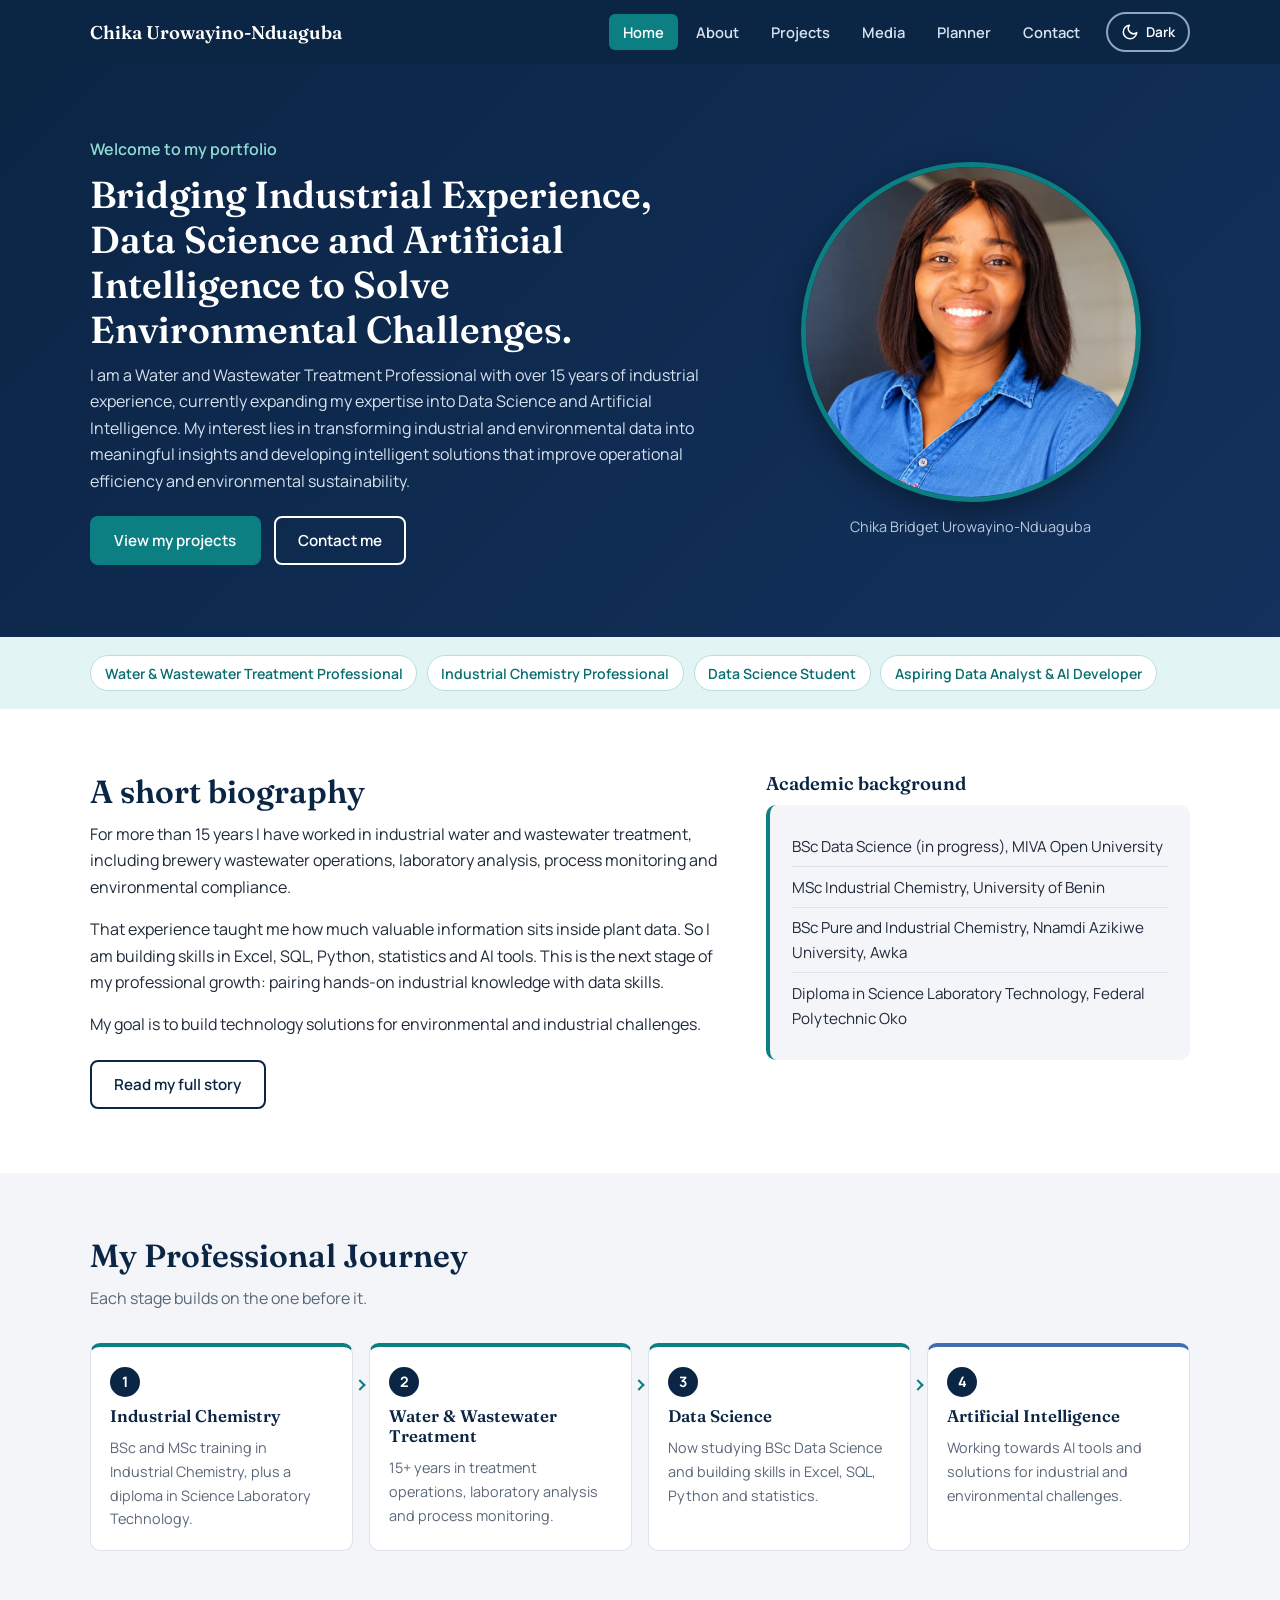
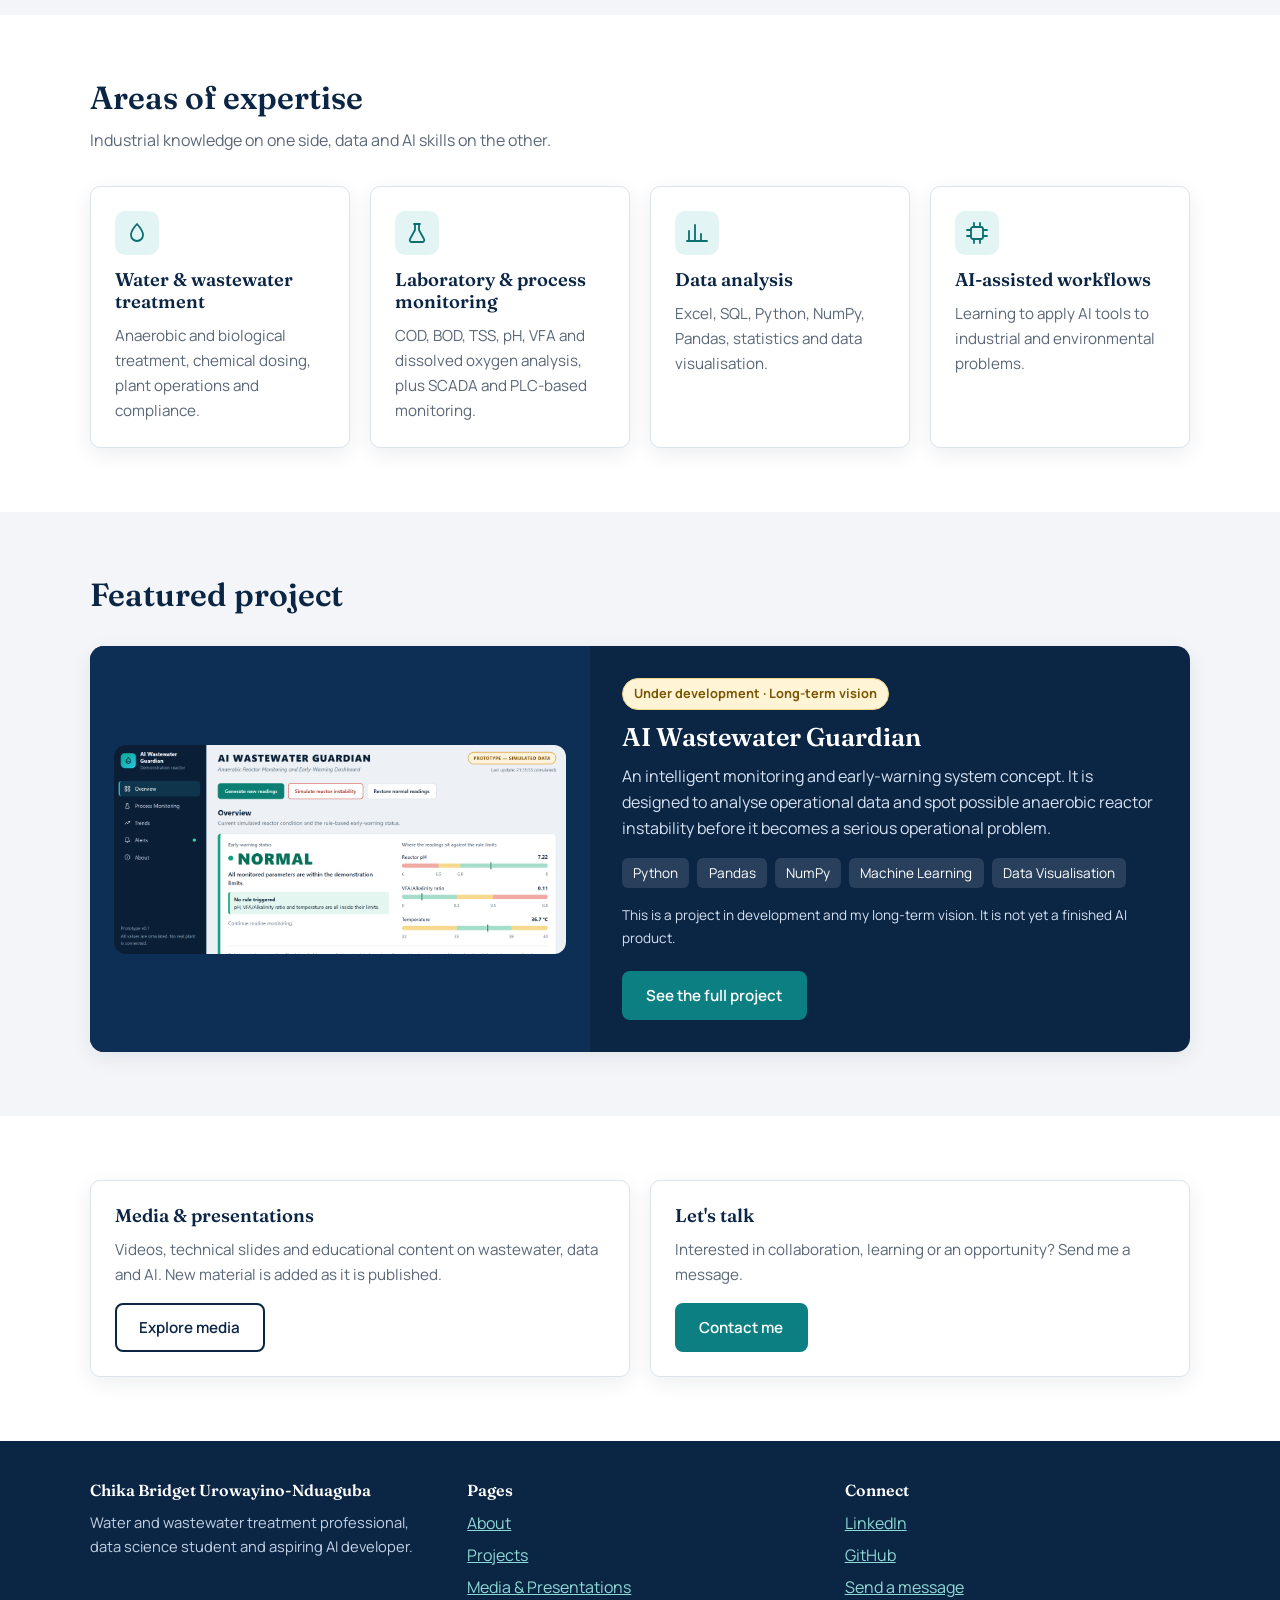
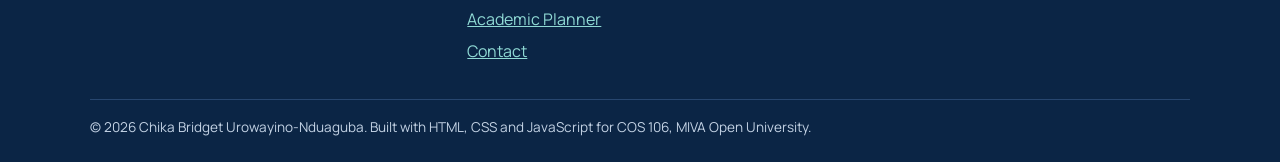
==== commit 3d24426a: "Add AI Wastewater Guardian links and project screenshots" ====
--- a/index.html
+++ b/index.html
@@ -164,19 +164,12 @@
         </div>
         <article class="featured">
           <div class="featured-art">
-            <!-- Illustration only, not a real screenshot -->
-            <svg viewBox="0 0 380 260" role="img" aria-label="Illustration: reactor with a rising warning trend line">
-              <rect x="20" y="60" width="110" height="150" rx="10" fill="#13315c" stroke="#3ec1c4" stroke-width="3"/>
-              <path d="M20 130 q27 -14 55 0 t55 0 V200 a10 10 0 0 1 -10 10 H30 a10 10 0 0 1 -10 -10z" fill="#0f8b8d" opacity=".75"/>
-              <circle cx="60" cy="165" r="5" fill="#8fd9d4"/><circle cx="92" cy="180" r="4" fill="#8fd9d4"/><circle cx="76" cy="150" r="3" fill="#8fd9d4"/>
-              <path d="M130 120 H165" stroke="#3ec1c4" stroke-width="3" stroke-dasharray="5 5"/>
-              <rect x="170" y="40" width="190" height="150" rx="10" fill="#0b2545" stroke="#3e6fb0" stroke-width="2"/>
-              <polyline points="185,160 215,150 245,155 275,120 305,105 335,70" fill="none" stroke="#8fd9d4" stroke-width="3" stroke-linejoin="round"/>
-              <line x1="185" y1="95" x2="345" y2="95" stroke="#f0b429" stroke-width="2" stroke-dasharray="6 5"/>
-              <circle cx="335" cy="70" r="7" fill="#f0b429"/>
-              <text x="185" y="62" fill="#c3d2e4" font-size="13" font-family="sans-serif">Early-warning trend</text>
-              <text x="20" y="240" fill="#8da3bd" font-size="12" font-family="sans-serif">Illustration, not a screenshot</text>
-            </svg>
+            
+           <img
+  src="images/ai-wastewater-guardian.png"
+  alt="AI Wastewater Guardian dashboard showing anaerobic reactor monitoring and early-warning status"
+  class="featured-screenshot"
+> 
           </div>
           <div class="featured-body">
             <span class="badge">Under development · Long-term vision</span>
@@ -187,7 +180,7 @@
             </ul>
             <p class="note">This is a project in development and my long-term vision. It is not yet a finished AI product.</p>
             <div class="btn-row">
-              <a class="btn btn-primary" href="projects.html#ai-wastewater-guardian">See the full project</a>
+              <a class="btn btn-primary"href="https://ai-wastewater-guardian.netlify.app/">See the full project</a>
             </div>
           </div>
         </article>
--- a/css/style.css
+++ b/css/style.css
@@ -160,6 +160,15 @@
 .featured { display: grid; grid-template-columns: 1fr 1.2fr; background: var(--navy); color: #fff; border-radius: 14px; overflow: hidden; box-shadow: var(--shadow); }
 .featured-art { background: #0e2f55; display: grid; place-items: center; padding: 1.5rem; }
 .featured-art svg { width: 100%; max-width: 380px; height: auto; }
+.featured-art img {
+    display: block;
+    width: 100%;
+    max-width: 100%;
+    max-height: 560px;
+    height: auto;
+    object-fit: contain;
+    border-radius: 12px;
+}
 .featured-body { padding: 2rem; }
 .featured-body h2, .featured-body h3 { color: #fff; }
 .featured-body p { color: #d6e2f0; }
@@ -231,6 +240,21 @@
 .project { display: grid; grid-template-columns: 1fr 1.3fr; gap: 1.5rem; background: var(--surface); border: 1px solid var(--line); border-radius: 14px; overflow: hidden; box-shadow: var(--shadow); margin-bottom: 1.5rem; }
 .project-art { background: #0e2f55; padding: 1.2rem; display: grid; place-items: center; }
 .project-art svg { width: 100%; max-width: 320px; height: auto; }
+.project-art img {
+    display: block;
+    width: 100%;
+    max-width: 100%;
+    height: auto;
+    object-fit: contain;
+    border-radius: 8px;
+}.project-art img {
+    display: block;
+    width: 100%;
+    max-width: 100%;
+    height: auto;
+    object-fit: contain;
+    border-radius: 8px;
+}
 .project-body { padding: 1.5rem; }
 .project.flagship { border: 2px solid var(--teal); grid-template-columns: 1fr; }
 .project.flagship .project-body { padding: 2rem; }
